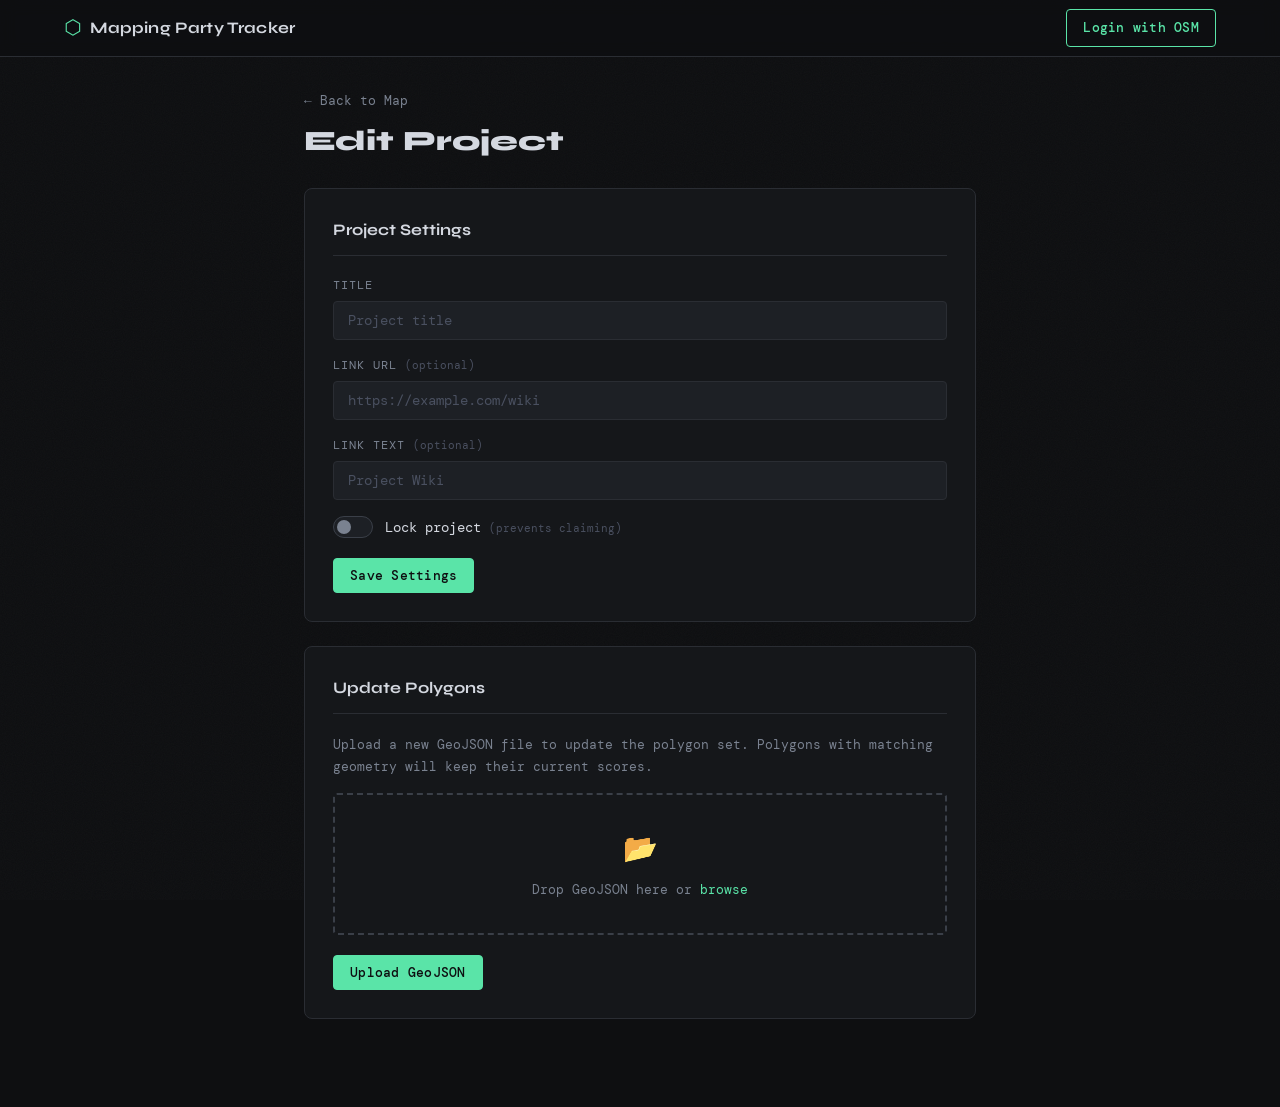
==== mpt/templates/edit.html @ 39be7713 "Rework so it works" ====
<!DOCTYPE html>
<html lang="en">
<head>
  <meta charset="UTF-8">
  <meta name="viewport" content="width=device-width, initial-scale=1.0">
  <title>Edit Project — Mapping Party Tracker</title>
  <link rel="preconnect" href="https://fonts.googleapis.com">
  <link rel="preconnect" href="https://fonts.gstatic.com" crossorigin>
  <link href="https://fonts.googleapis.com/css2?family=DM+Mono:ital,wght@0,300;0,400;0,500;1,300&family=Syne:wght@400;600;700;800&display=swap" rel="stylesheet">
  <link rel="stylesheet" href="/static/css/main.css">
</head>
<body class="edit-page">
  <div class="noise-overlay"></div>

  <header class="site-header">
    <div class="header-inner">
      <a href="/" class="logo">
        <span class="logo-icon">⬡</span>
        <span class="logo-text">Mapping Party Tracker</span>
      </a>
      <nav class="header-nav" id="header-nav"></nav>
    </div>
  </header>

  <main class="edit-main">
    <div class="edit-container">
      <div class="edit-topbar">
        <a id="back-to-map" href="#" class="back-link">← Back to Map</a>
        <h1 class="edit-heading">Edit Project</h1>
      </div>

      <div class="card">
        <h2 class="card-title">Project Settings</h2>
        <div class="field-group">
          <label class="field-label">Title</label>
          <input type="text" id="title-input" class="text-input" maxlength="255" placeholder="Project title">
        </div>
        <div class="field-group">
          <label class="field-label">Link URL <span class="field-hint">(optional)</span></label>
          <input type="url" id="link-url-input" class="text-input" placeholder="https://example.com/wiki">
        </div>
        <div class="field-group">
          <label class="field-label">Link Text <span class="field-hint">(optional)</span></label>
          <input type="text" id="link-text-input" class="text-input" maxlength="255" placeholder="Project Wiki">
        </div>
        <div class="field-group">
          <label class="toggle-label">
            <input type="checkbox" id="locked-toggle" class="toggle-input">
            <span class="toggle-track"><span class="toggle-thumb"></span></span>
            <span class="toggle-text">Lock project <span class="field-hint">(prevents claiming)</span></span>
          </label>
        </div>
        <div class="field-actions">
          <div class="error-msg" id="settings-error" hidden></div>
          <div class="success-msg" id="settings-success" hidden></div>
          <button class="btn btn-primary" id="save-settings-btn">Save Settings</button>
        </div>
      </div>

      <div class="card">
        <h2 class="card-title">Update Polygons</h2>
        <p class="card-desc">Upload a new GeoJSON file to update the polygon set. Polygons with matching geometry will keep their current scores.</p>

        <div class="file-drop-zone" id="upload-drop-zone">
          <div class="file-drop-icon">📂</div>
          <div class="file-drop-text">Drop GeoJSON here or <span class="link">browse</span></div>
          <input type="file" id="upload-input" accept=".geojson,.json" style="display:none">
        </div>
        <div class="file-selected" id="upload-selected" hidden></div>

        <!-- Warning confirmation panel -->
        <div class="warning-panel" id="warning-panel" hidden>
          <div class="warning-icon">⚠️</div>
          <div class="warning-text">
            <strong>Warning: scored polygons will be affected</strong>
            <ul id="warning-list"></ul>
          </div>
          <div class="warning-actions">
            <button class="btn btn-ghost btn-sm" id="cancel-upload-btn">Cancel</button>
            <button class="btn btn-danger btn-sm" id="confirm-upload-btn">Apply Anyway</button>
          </div>
        </div>

        <div class="error-msg" id="upload-error" hidden></div>
        <div class="success-msg" id="upload-success" hidden></div>
        <div class="field-actions">
          <button class="btn btn-primary" id="upload-btn">Upload GeoJSON</button>
        </div>
      </div>
    </div>
  </main>

  <script src="https://code.jquery.com/jquery-3.7.1.min.js"></script>
  <script src="/static/js/main.js"></script>
  <script src="/static/js/edit.js"></script>
  <script>
    const projectId = parseInt(location.pathname.split("/")[2]);
    MPT.initEditPage(projectId);
  </script>
</body>
</html>
---- static/css/main.css ----
/* ═══════════════════════════════════════════════════════════════
   Mapping Party Tracker — Main CSS
   Aesthetic: Industrial-utilitarian with monospace cartographic feel
   ═══════════════════════════════════════════════════════════════ */

:root {
  --bg:        #0e0f11;
  --bg-2:      #15171a;
  --bg-3:      #1d2025;
  --border:    #2a2d33;
  --border-2:  #3a3f48;
  --text:      #d4d8e0;
  --text-dim:  #7a8290;
  --text-xdim: #4a5060;
  --accent:    #5ae4a8;
  --accent-2:  #1aff9c;
  --accent-dim:#2a6b4e;
  --danger:    #ff4d6d;
  --warning:   #ffad30;
  --blue:      #4d9fff;

  --font-display: 'Syne', system-ui, sans-serif;
  --font-mono:    'DM Mono', 'Courier New', monospace;

  --radius: 4px;
  --radius-lg: 8px;
  --shadow: 0 4px 24px rgba(0,0,0,0.5);
  --shadow-sm: 0 2px 8px rgba(0,0,0,0.3);
}

*, *::before, *::after { box-sizing: border-box; margin: 0; padding: 0; }

html { font-size: 16px; -webkit-text-size-adjust: 100%; }

body {
  background: var(--bg);
  color: var(--text);
  font-family: var(--font-mono);
  font-size: 0.875rem;
  line-height: 1.6;
  min-height: 100vh;
}

a { color: var(--accent); text-decoration: none; }
a:hover { color: var(--accent-2); }

/* ── Noise overlay ─────────────────────────────────────────────── */
.noise-overlay {
  position: fixed;
  inset: 0;
  pointer-events: none;
  z-index: 0;
  opacity: 0.03;
  background-image: url("data:image/svg+xml,%3Csvg viewBox='0 0 256 256' xmlns='http://www.w3.org/2000/svg'%3E%3Cfilter id='n'%3E%3CfeTurbulence type='fractalNoise' baseFrequency='0.9' numOctaves='4' stitchTiles='stitch'/%3E%3C/filter%3E%3Crect width='100%25' height='100%25' filter='url(%23n)'/%3E%3C/svg%3E");
  background-size: 256px 256px;
}

/* ── Header ────────────────────────────────────────────────────── */
.site-header {
  position: relative;
  z-index: 10;
  border-bottom: 1px solid var(--border);
  background: rgba(14,15,17,0.95);
  backdrop-filter: blur(8px);
}

.header-inner {
  display: flex;
  align-items: center;
  justify-content: space-between;
  max-width: 1200px;
  margin: 0 auto;
  padding: 0 1.5rem;
  height: 56px;
}

.logo {
  display: flex;
  align-items: center;
  gap: 0.5rem;
  font-family: var(--font-display);
  font-weight: 700;
  font-size: 1rem;
  color: var(--text);
  letter-spacing: 0.01em;
}

.logo-icon {
  font-size: 1.25rem;
  color: var(--accent);
  line-height: 1;
}

.logo:hover { color: var(--accent); }

.header-nav {
  display: flex;
  align-items: center;
  gap: 1rem;
}

.nav-username {
  color: var(--text-dim);
  font-size: 0.8rem;
}

/* ── Buttons ───────────────────────────────────────────────────── */
.btn {
  display: inline-flex;
  align-items: center;
  gap: 0.4rem;
  padding: 0.5rem 1rem;
  border-radius: var(--radius);
  border: 1px solid transparent;
  font-family: var(--font-mono);
  font-size: 0.8rem;
  font-weight: 500;
  cursor: pointer;
  transition: all 0.15s;
  white-space: nowrap;
  letter-spacing: 0.02em;
}

.btn:disabled { opacity: 0.4; cursor: not-allowed; }

.btn-primary {
  background: var(--accent);
  color: #0e0f11;
  border-color: var(--accent);
}
.btn-primary:hover:not(:disabled) {
  background: var(--accent-2);
  border-color: var(--accent-2);
}

.btn-ghost {
  background: transparent;
  color: var(--text);
  border-color: var(--border-2);
}
.btn-ghost:hover:not(:disabled) {
  border-color: var(--accent);
  color: var(--accent);
}

.btn-danger {
  background: var(--danger);
  color: #fff;
  border-color: var(--danger);
}
.btn-danger:hover:not(:disabled) { filter: brightness(1.15); }

.btn-login {
  background: transparent;
  color: var(--accent);
  border-color: var(--accent);
}
.btn-login:hover { background: var(--accent-dim); }

.btn-logout {
  background: transparent;
  color: var(--text-dim);
  border-color: var(--border);
  font-size: 0.75rem;
  padding: 0.35rem 0.75rem;
}

.btn-sm {
  padding: 0.35rem 0.7rem;
  font-size: 0.75rem;
}

/* ── Hero ──────────────────────────────────────────────────────── */
.home-main {
  position: relative;
  z-index: 1;
  max-width: 1200px;
  margin: 0 auto;
  padding: 0 1.5rem 4rem;
}

.hero {
  position: relative;
  padding: 4rem 0 3rem;
  overflow: hidden;
}

.hero-grid-bg {
  position: absolute;
  inset: -50%;
  background-image:
    linear-gradient(var(--border) 1px, transparent 1px),
    linear-gradient(90deg, var(--border) 1px, transparent 1px);
  background-size: 40px 40px;
  opacity: 0.4;
  mask-image: radial-gradient(ellipse 80% 80% at 50% 50%, black, transparent);
}

.hero-title {
  font-family: var(--font-display);
  font-size: clamp(3rem, 8vw, 6rem);
  font-weight: 800;
  line-height: 1;
  letter-spacing: -0.02em;
  display: flex;
  flex-direction: column;
  gap: 0.1em;
}

.hero-title-line { display: block; }
.hero-title-line.accent { color: var(--accent); }

.hero-sub {
  margin-top: 1rem;
  color: var(--text-dim);
  font-size: 0.9rem;
  max-width: 400px;
}

/* ── Projects section ──────────────────────────────────────────── */
.projects-section { margin-top: 2rem; }

.projects-header {
  display: flex;
  align-items: center;
  justify-content: space-between;
  margin-bottom: 1.25rem;
  padding-bottom: 0.75rem;
  border-bottom: 1px solid var(--border);
}

.section-title {
  font-family: var(--font-display);
  font-size: 1.25rem;
  font-weight: 700;
  letter-spacing: 0.05em;
  text-transform: uppercase;
}

.projects-grid {
  display: grid;
  grid-template-columns: repeat(auto-fill, minmax(280px, 1fr));
  gap: 1rem;
}

.project-card {
  background: var(--bg-2);
  border: 1px solid var(--border);
  border-radius: var(--radius-lg);
  padding: 1.25rem;
  cursor: pointer;
  transition: border-color 0.15s, transform 0.15s, box-shadow 0.15s;
  position: relative;
  overflow: hidden;
}

.project-card::before {
  content: '';
  position: absolute;
  top: 0; left: 0; right: 0;
  height: 2px;
  background: linear-gradient(90deg, var(--accent), transparent);
  opacity: 0;
  transition: opacity 0.15s;
}

.project-card:hover {
  border-color: var(--accent-dim);
  transform: translateY(-2px);
  box-shadow: var(--shadow-sm);
}
.project-card:hover::before { opacity: 1; }

.project-card-title {
  font-family: var(--font-display);
  font-weight: 700;
  font-size: 1rem;
  margin-bottom: 0.75rem;
  color: var(--text);
}

.project-card-meta {
  display: flex;
  gap: 1.25rem;
}

.meta-item {
  display: flex;
  flex-direction: column;
}

.meta-value {
  font-size: 1.25rem;
  font-weight: 500;
  color: var(--accent);
  line-height: 1;
}

.meta-label {
  font-size: 0.7rem;
  color: var(--text-dim);
  text-transform: uppercase;
  letter-spacing: 0.08em;
  margin-top: 0.2rem;
}

.project-card-badge {
  position: absolute;
  top: 0.75rem;
  right: 0.75rem;
  font-size: 0.65rem;
  padding: 0.2rem 0.5rem;
  border-radius: 100px;
  font-weight: 500;
  letter-spacing: 0.05em;
}

.badge-locked {
  background: rgba(255,77,109,0.15);
  color: var(--danger);
  border: 1px solid rgba(255,77,109,0.3);
}

.loading-state, .empty-state {
  grid-column: 1/-1;
  padding: 3rem;
  text-align: center;
  color: var(--text-dim);
  font-size: 0.85rem;
}

/* ── Modal ─────────────────────────────────────────────────────── */
.modal-backdrop {
  position: fixed;
  inset: 0;
  background: rgba(0,0,0,0.7);
  backdrop-filter: blur(4px);
  z-index: 100;
  display: flex;
  align-items: center;
  justify-content: center;
  padding: 1rem;
}

.modal-backdrop[hidden] { display: none; }

.modal {
  background: var(--bg-2);
  border: 1px solid var(--border-2);
  border-radius: var(--radius-lg);
  width: 100%;
  max-width: 480px;
  box-shadow: var(--shadow);
  animation: modal-in 0.2s ease;
}

@keyframes modal-in {
  from { opacity: 0; transform: scale(0.95) translateY(-10px); }
  to   { opacity: 1; transform: scale(1) translateY(0); }
}

.modal-header {
  display: flex;
  align-items: center;
  justify-content: space-between;
  padding: 1.25rem 1.5rem;
  border-bottom: 1px solid var(--border);
}

.modal-header h3 {
  font-family: var(--font-display);
  font-size: 1rem;
  font-weight: 700;
}

.modal-close {
  background: none;
  border: none;
  color: var(--text-dim);
  cursor: pointer;
  font-size: 1rem;
  padding: 0.25rem;
  line-height: 1;
}
.modal-close:hover { color: var(--text); }

.modal-body {
  padding: 1.5rem;
  display: flex;
  flex-direction: column;
  gap: 0.75rem;
}

.modal-footer {
  display: flex;
  justify-content: flex-end;
  gap: 0.5rem;
  padding: 1rem 1.5rem;
  border-top: 1px solid var(--border);
}

/* ── Form elements ─────────────────────────────────────────────── */
.field-label {
  display: block;
  font-size: 0.75rem;
  color: var(--text-dim);
  text-transform: uppercase;
  letter-spacing: 0.08em;
  margin-bottom: 0.35rem;
}

.field-hint {
  color: var(--text-xdim);
  font-size: 0.7rem;
  text-transform: none;
  letter-spacing: 0;
}

.text-input {
  width: 100%;
  padding: 0.6rem 0.875rem;
  background: var(--bg-3);
  border: 1px solid var(--border);
  border-radius: var(--radius);
  color: var(--text);
  font-family: var(--font-mono);
  font-size: 0.875rem;
  transition: border-color 0.15s;
}
.text-input:focus {
  outline: none;
  border-color: var(--accent-dim);
  box-shadow: 0 0 0 2px rgba(90,228,168,0.1);
}
.text-input::placeholder { color: var(--text-xdim); }

.field-group {
  margin-bottom: 1rem;
}

.field-actions {
  display: flex;
  align-items: center;
  gap: 1rem;
  margin-top: 1.25rem;
}

/* ── File drop zone ────────────────────────────────────────────── */
.file-drop-zone {
  border: 2px dashed var(--border-2);
  border-radius: var(--radius);
  padding: 2rem;
  text-align: center;
  cursor: pointer;
  transition: all 0.15s;
  color: var(--text-dim);
}
.file-drop-zone:hover, .file-drop-zone.drag-over {
  border-color: var(--accent-dim);
  background: rgba(90,228,168,0.04);
  color: var(--accent);
}
.file-drop-icon { font-size: 1.75rem; margin-bottom: 0.5rem; }
.file-drop-text { font-size: 0.8rem; }
.file-drop-text .link { color: var(--accent); }
.file-selected {
  font-size: 0.8rem;
  color: var(--accent);
  padding: 0.5rem;
  background: rgba(90,228,168,0.07);
  border-radius: var(--radius);
  margin-top: 0.5rem;
}

/* ── Messages ──────────────────────────────────────────────────── */
.error-msg {
  padding: 0.6rem 0.875rem;
  background: rgba(255,77,109,0.1);
  border: 1px solid rgba(255,77,109,0.3);
  border-radius: var(--radius);
  color: var(--danger);
  font-size: 0.8rem;
}
.error-msg[hidden] { display: none; }

.success-msg {
  padding: 0.6rem 0.875rem;
  background: rgba(90,228,168,0.1);
  border: 1px solid var(--accent-dim);
  border-radius: var(--radius);
  color: var(--accent);
  font-size: 0.8rem;
}
.success-msg[hidden] { display: none; }

/* ── Edit page ─────────────────────────────────────────────────── */
.edit-page { background: var(--bg); }

.edit-main {
  position: relative;
  z-index: 1;
  max-width: 720px;
  margin: 0 auto;
  padding: 2rem 1.5rem 4rem;
}

.edit-topbar {
  margin-bottom: 1.5rem;
}

.edit-heading {
  font-family: var(--font-display);
  font-size: 1.75rem;
  font-weight: 800;
  margin-top: 0.5rem;
}

.back-link {
  font-size: 0.8rem;
  color: var(--text-dim);
}
.back-link:hover { color: var(--accent); }

.card {
  background: var(--bg-2);
  border: 1px solid var(--border);
  border-radius: var(--radius-lg);
  padding: 1.75rem;
  margin-bottom: 1.5rem;
}

.card-title {
  font-family: var(--font-display);
  font-size: 1rem;
  font-weight: 700;
  margin-bottom: 1.25rem;
  padding-bottom: 0.75rem;
  border-bottom: 1px solid var(--border);
}

.card-desc {
  color: var(--text-dim);
  font-size: 0.8rem;
  margin-bottom: 1rem;
  line-height: 1.7;
}

/* ── Toggle ────────────────────────────────────────────────────── */
.toggle-label {
  display: flex;
  align-items: center;
  gap: 0.75rem;
  cursor: pointer;
  user-select: none;
}
.toggle-input { display: none; }
.toggle-track {
  width: 40px;
  height: 22px;
  background: var(--bg-3);
  border: 1px solid var(--border-2);
  border-radius: 100px;
  position: relative;
  transition: background 0.2s, border-color 0.2s;
  flex-shrink: 0;
}
.toggle-thumb {
  position: absolute;
  top: 3px;
  left: 3px;
  width: 14px;
  height: 14px;
  background: var(--text-dim);
  border-radius: 50%;
  transition: transform 0.2s, background 0.2s;
}
.toggle-input:checked + .toggle-track {
  background: var(--accent-dim);
  border-color: var(--accent);
}
.toggle-input:checked + .toggle-track .toggle-thumb {
  transform: translateX(18px);
  background: var(--accent);
}
.toggle-text { font-size: 0.875rem; }

/* ── Warning panel ─────────────────────────────────────────────── */
.warning-panel {
  background: rgba(255,173,48,0.08);
  border: 1px solid rgba(255,173,48,0.3);
  border-radius: var(--radius);
  padding: 1rem;
  margin: 1rem 0;
}
.warning-panel[hidden] { display: none; }
.warning-icon { font-size: 1.5rem; margin-bottom: 0.5rem; }
.warning-text { margin-bottom: 0.75rem; }
.warning-text ul {
  margin-top: 0.5rem;
  padding-left: 1.25rem;
  color: var(--warning);
  font-size: 0.8rem;
}
.warning-actions { display: flex; gap: 0.5rem; }

/* ── Responsive ────────────────────────────────────────────────── */
@media (max-width: 600px) {
  .hero-title { font-size: 3.5rem; }
  .header-inner { padding: 0 1rem; }
  .home-main { padding: 0 1rem 3rem; }
}
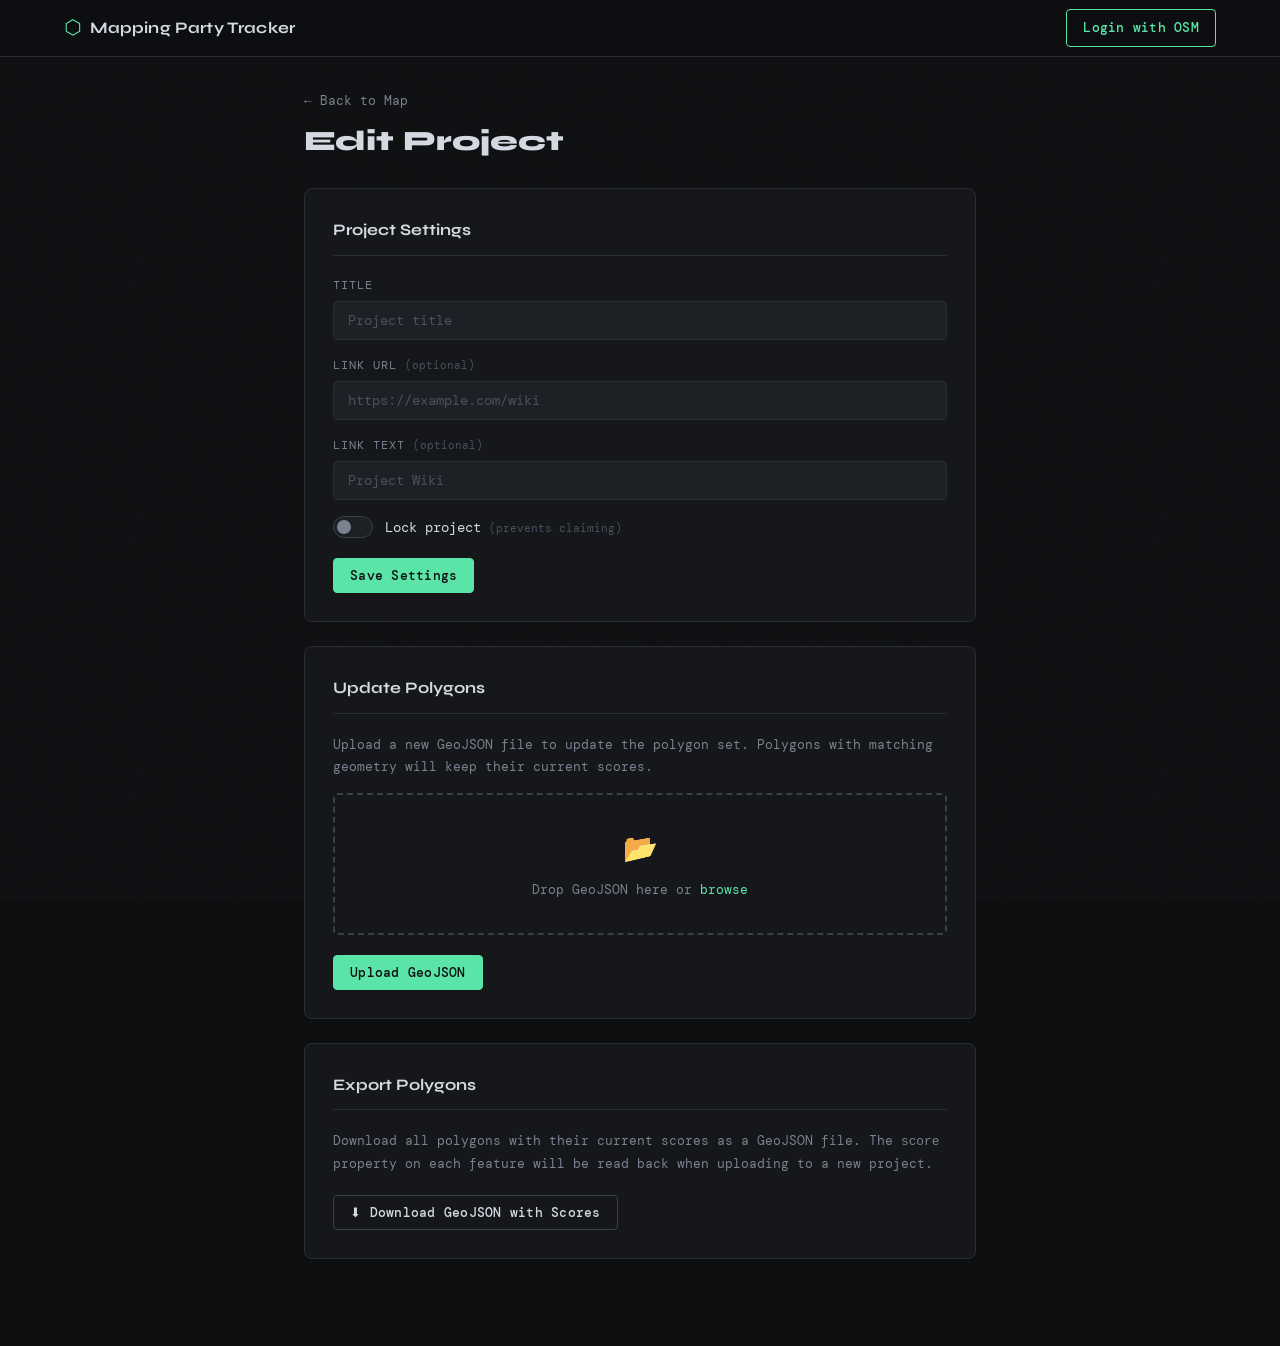
==== commit e70af526: "Exporting polygons" ====
--- a/mpt/templates/edit.html
+++ b/mpt/templates/edit.html
@@ -88,6 +88,13 @@
         </div>
       </div>
     </div>
+      <div class="card">
+        <h2 class="card-title">Export Polygons</h2>
+        <p class="card-desc">Download all polygons with their current scores as a GeoJSON file. The <code>score</code> property on each feature will be read back when uploading to a new project.</p>
+        <div class="field-actions">
+          <button class="btn btn-ghost" id="export-btn">⬇ Download GeoJSON with Scores</button>
+        </div>
+      </div>
   </main>
 
   <script src="https://code.jquery.com/jquery-3.7.1.min.js"></script>
